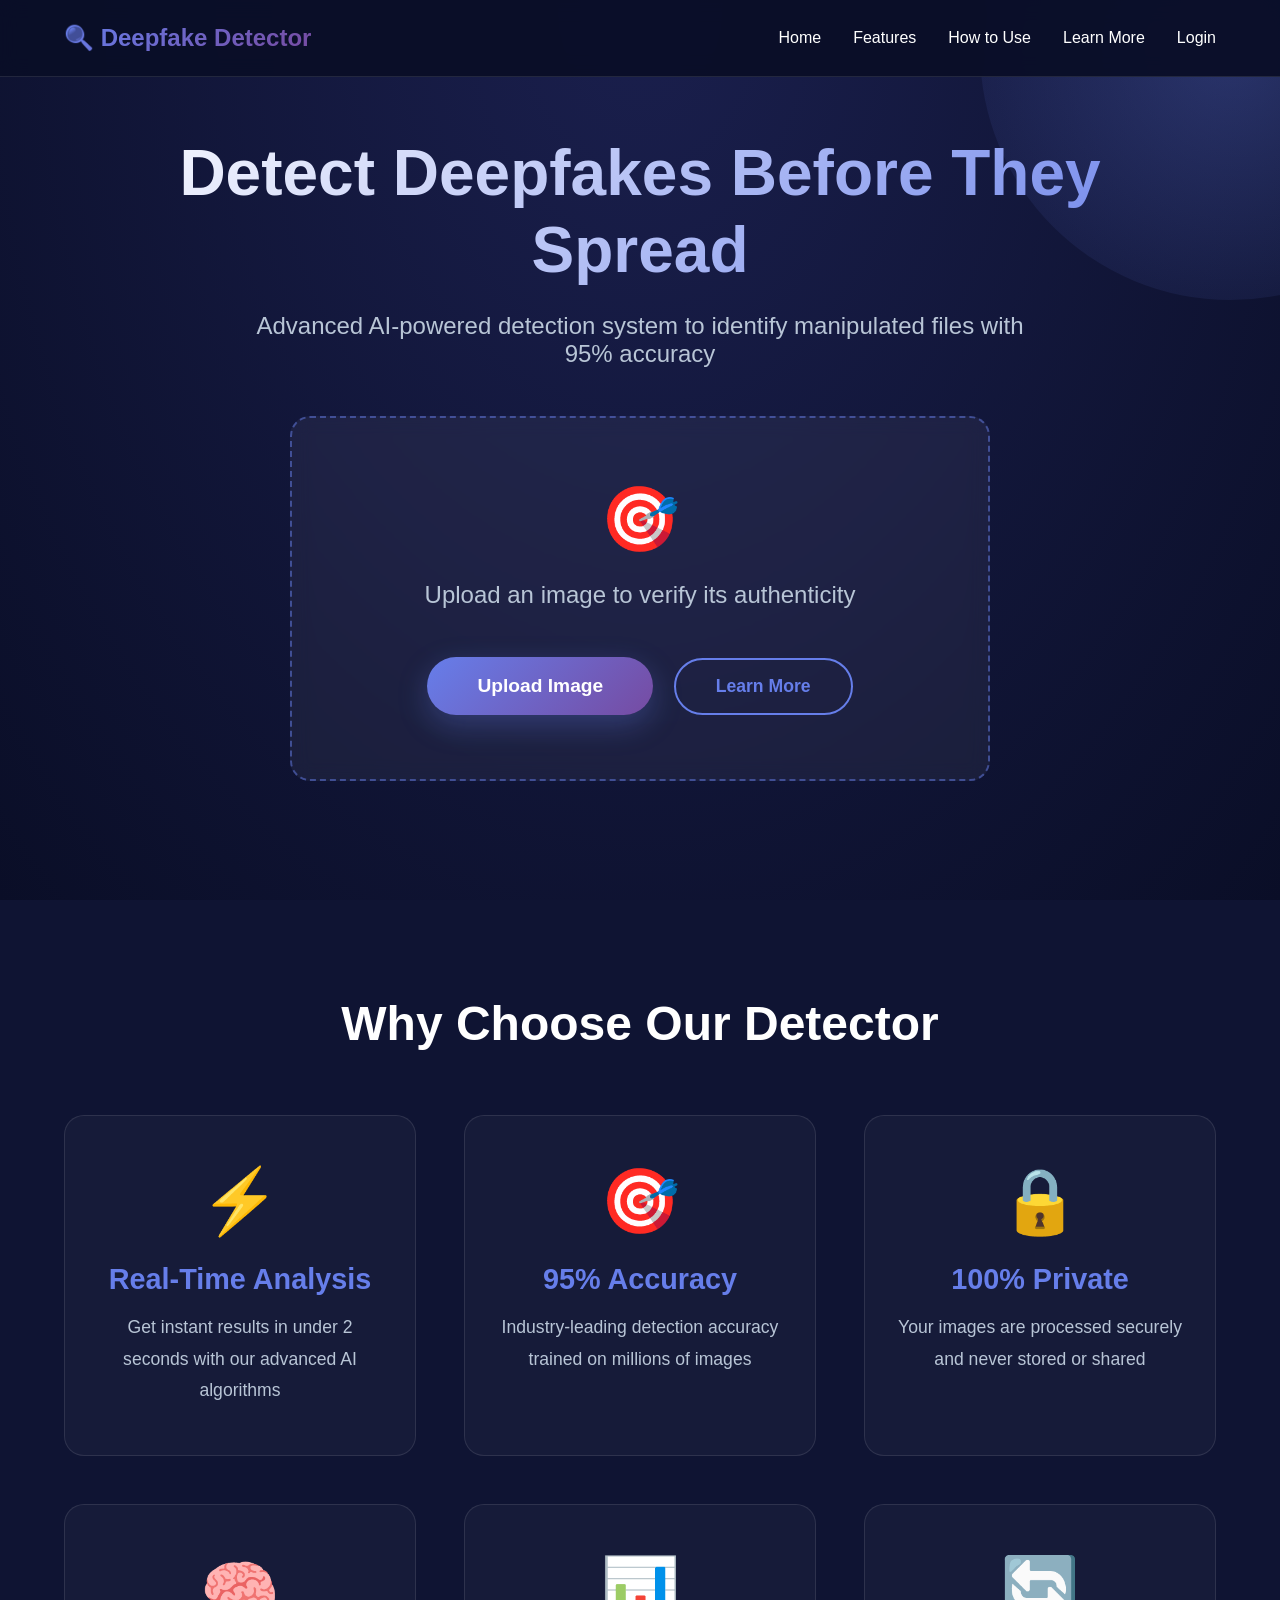
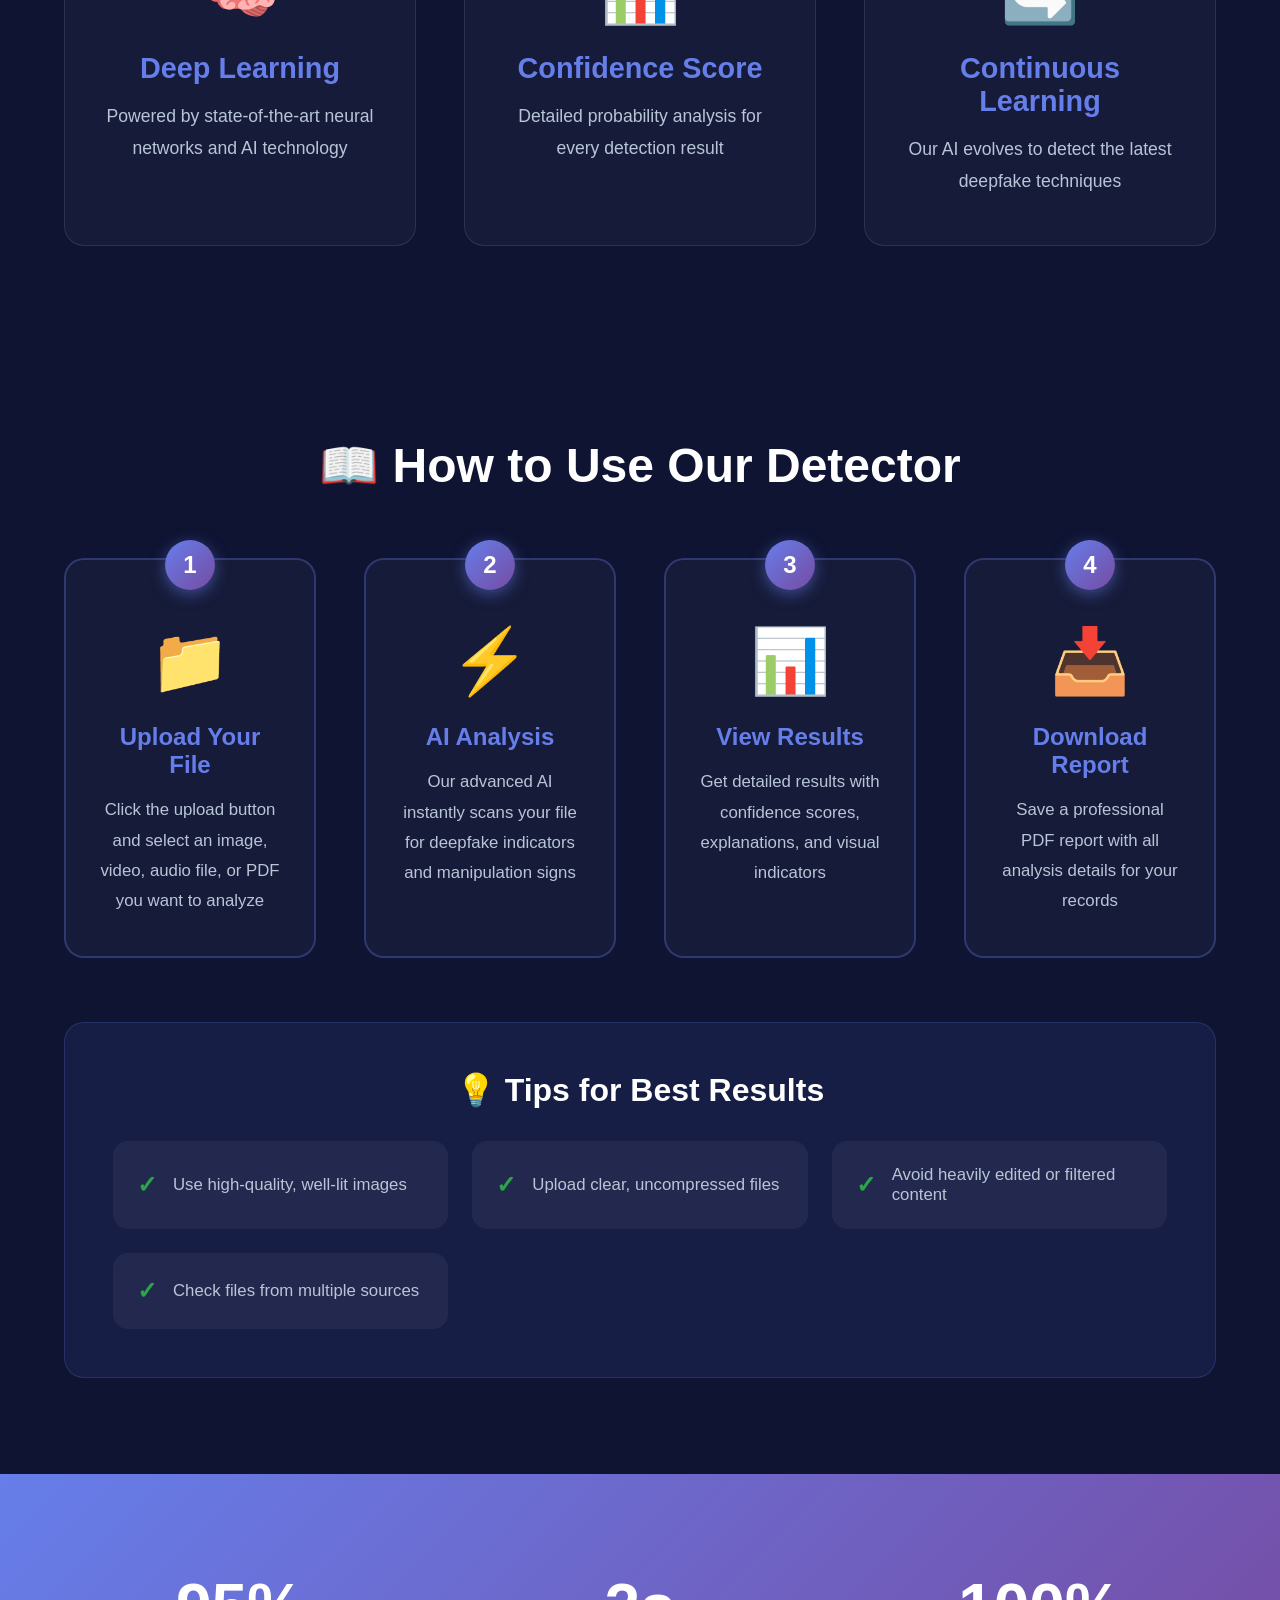
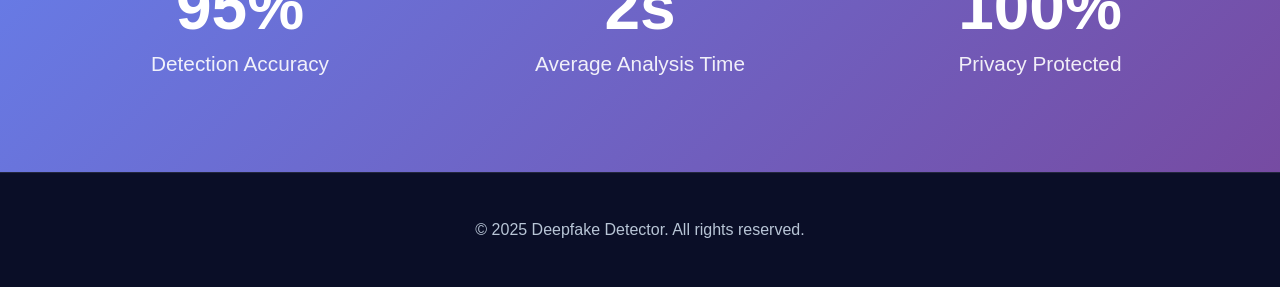
==== index.html @ 6cba23ac "Add files via upload" ====
<!DOCTYPE html>
<html lang="en">
<head>
    <meta charset="UTF-8">
    <meta name="viewport" content="width=device-width, initial-scale=1.0">
    <title>Deepfake Detector - AI-Powered Detection System</title>
    <style>
        * {
            margin: 0;
            padding: 0;
            box-sizing: border-box;
        }

        body {
            font-family: -apple-system, BlinkMacSystemFont, 'Segoe UI', Roboto, Oxygen, Ubuntu, Cantarell, sans-serif;
            background: #0a0e27;
            color: #fff;
            overflow-x: hidden;
        }

        /* Header/Navigation */
        .navbar {
            background: rgba(10, 14, 39, 0.95);
            backdrop-filter: blur(10px);
            padding: 1.5rem 5%;
            position: fixed;
            width: 100%;
            top: 0;
            z-index: 1000;
            border-bottom: 1px solid rgba(255, 255, 255, 0.1);
        }

        .nav-content {
            max-width: 1400px;
            margin: 0 auto;
            display: flex;
            justify-content: space-between;
            align-items: center;
        }

        .logo {
            font-size: 1.5rem;
            font-weight: bold;
            background: linear-gradient(135deg, #667eea 0%, #764ba2 100%);
            -webkit-background-clip: text;
            -webkit-text-fill-color: transparent;
            background-clip: text;
        }

        .nav-links {
            display: flex;
            gap: 2rem;
            list-style: none;
        }

        .nav-links a {
            color: #fff;
            text-decoration: none;
            transition: color 0.3s;
        }

        .nav-links a:hover {
            color: #667eea;
        }

        /* Hero Section */
        .hero {
            min-height: 100vh;
            display: flex;
            align-items: center;
            justify-content: center;
            text-align: center;
            padding: 8rem 5% 4rem;
            background: radial-gradient(ellipse at top, #1a1f4d, #0a0e27);
            position: relative;
            overflow: hidden;
        }

        .hero::before {
            content: '';
            position: absolute;
            width: 500px;
            height: 500px;
            background: radial-gradient(circle, rgba(102, 126, 234, 0.3), transparent);
            border-radius: 50%;
            top: -200px;
            right: -200px;
            animation: pulse 4s ease-in-out infinite;
        }

        @keyframes pulse {
            0%, 100% { transform: scale(1); opacity: 0.5; }
            50% { transform: scale(1.1); opacity: 0.8; }
        }

        .hero-content {
            max-width: 1200px;
            position: relative;
            z-index: 1;
        }

        .hero h1 {
            font-size: 4rem;
            margin-bottom: 1.5rem;
            background: linear-gradient(135deg, #fff 0%, #667eea 100%);
            -webkit-background-clip: text;
            -webkit-text-fill-color: transparent;
            background-clip: text;
            line-height: 1.2;
        }

        .hero p {
            font-size: 1.5rem;
            color: #b8c5d6;
            margin-bottom: 3rem;
            max-width: 800px;
            margin-left: auto;
            margin-right: auto;
        }

        /* Upload Section */
        .upload-container {
            background: rgba(255, 255, 255, 0.05);
            backdrop-filter: blur(10px);
            border: 2px dashed rgba(102, 126, 234, 0.5);
            border-radius: 20px;
            padding: 4rem;
            margin: 3rem auto;
            max-width: 700px;
            transition: all 0.3s ease;
        }

        .upload-container:hover {
            border-color: #667eea;
            background: rgba(255, 255, 255, 0.08);
        }

        .upload-icon {
            font-size: 4rem;
            margin-bottom: 1.5rem;
        }

        .upload-text {
            font-size: 1.3rem;
            margin-bottom: 2rem;
            color: #b8c5d6;
        }

        input[type="file"] {
            display: none;
        }

        .btn-primary {
            background: linear-gradient(135deg, #667eea 0%, #764ba2 100%);
            color: white;
            padding: 18px 50px;
            font-size: 1.2rem;
            border: none;
            border-radius: 50px;
            cursor: pointer;
            transition: all 0.3s ease;
            font-weight: 600;
            box-shadow: 0 10px 30px rgba(102, 126, 234, 0.3);
        }

        .btn-primary:hover {
            transform: translateY(-3px);
            box-shadow: 0 15px 40px rgba(102, 126, 234, 0.5);
        }

        .btn-secondary {
            background: transparent;
            border: 2px solid #667eea;
            color: #667eea;
            padding: 16px 40px;
            font-size: 1.1rem;
            border-radius: 50px;
            cursor: pointer;
            transition: all 0.3s ease;
            font-weight: 600;
            margin-left: 1rem;
        }

        .btn-secondary:hover {
            background: #667eea;
            color: white;
        }

        /* How to Use Section */
.how-to-use {
    padding: 6rem 5%;
    background: #0f1433;
}

.how-to-use h2 {
    text-align: center;
    font-size: 3rem;
    margin-bottom: 4rem;
    color: #fff;
}

.steps-container {
    display: grid;
    grid-template-columns: repeat(auto-fit, minmax(250px, 1fr));
    gap: 3rem;
    max-width: 1400px;
    margin: 0 auto 4rem;
}

.step {
    background: rgba(255, 255, 255, 0.03);
    border: 2px solid rgba(102, 126, 234, 0.3);
    padding: 2.5rem 2rem;
    border-radius: 20px;
    text-align: center;
    position: relative;
    transition: all 0.3s ease;
}

.step:hover {
    transform: translateY(-10px);
    border-color: #667eea;
    background: rgba(255, 255, 255, 0.05);
}

.step-number {
    position: absolute;
    top: -20px;
    left: 50%;
    transform: translateX(-50%);
    width: 50px;
    height: 50px;
    background: linear-gradient(135deg, #667eea 0%, #764ba2 100%);
    border-radius: 50%;
    display: flex;
    align-items: center;
    justify-content: center;
    font-size: 1.5rem;
    font-weight: bold;
    color: white;
    box-shadow: 0 4px 15px rgba(102, 126, 234, 0.5);
}

.step-icon {
    font-size: 4rem;
    margin: 1.5rem 0;
}

.step h3 {
    font-size: 1.5rem;
    margin-bottom: 1rem;
    color: #667eea;
}

.step p {
    color: #b8c5d6;
    line-height: 1.8;
    font-size: 1.05rem;
}

/* Tips Section */
.tips-section {
    max-width: 1200px;
    margin: 0 auto;
    padding: 3rem;
    background: rgba(102, 126, 234, 0.1);
    border-radius: 20px;
    border: 1px solid rgba(102, 126, 234, 0.2);
}

.tips-section h3 {
    text-align: center;
    font-size: 2rem;
    margin-bottom: 2rem;
    color: #fff;
}

.tips-grid {
    display: grid;
    grid-template-columns: repeat(auto-fit, minmax(250px, 1fr));
    gap: 1.5rem;
}

.tip-card {
    background: rgba(255, 255, 255, 0.05);
    padding: 1.5rem;
    border-radius: 15px;
    display: flex;
    align-items: center;
    gap: 1rem;
    transition: all 0.3s ease;
}

.tip-card:hover {
    background: rgba(255, 255, 255, 0.08);
    transform: translateX(5px);
}

.tip-icon {
    font-size: 1.5rem;
    color: #28a745;
    font-weight: bold;
}

.tip-card p {
    color: #b8c5d6;
    margin: 0;
    font-size: 1.05rem;
}

@media (max-width: 768px) {
    .how-to-use h2 {
        font-size: 2rem;
    }
    
    .steps-container {
        grid-template-columns: 1fr;
        gap: 2rem;
    }
    
    .tips-grid {
        grid-template-columns: 1fr;
    }
}

        /* Features Section */
        .features {
            padding: 6rem 5%;
            background: #0f1433;
        }

        .features h2 {
            text-align: center;
            font-size: 3rem;
            margin-bottom: 4rem;
        }

        .feature-grid {
            display: grid;
            grid-template-columns: repeat(auto-fit, minmax(300px, 1fr));
            gap: 3rem;
            max-width: 1400px;
            margin: 0 auto;
        }

        .feature-card {
            background: rgba(255, 255, 255, 0.03);
            border: 1px solid rgba(255, 255, 255, 0.1);
            padding: 3rem 2rem;
            border-radius: 20px;
            text-align: center;
            transition: all 0.3s ease;
        }

        .feature-card:hover {
            transform: translateY(-10px);
            background: rgba(255, 255, 255, 0.05);
            border-color: #667eea;
        }

        .feature-icon {
            font-size: 4rem;
            margin-bottom: 1.5rem;
        }

        .feature-card h3 {
            font-size: 1.8rem;
            margin-bottom: 1rem;
            color: #667eea;
        }

        .feature-card p {
            color: #b8c5d6;
            line-height: 1.8;
            font-size: 1.1rem;
        }

        /* Stats Section */
        .stats {
            padding: 6rem 5%;
            background: linear-gradient(135deg, #667eea 0%, #764ba2 100%);
            text-align: center;
        }

        .stats-grid {
            display: grid;
            grid-template-columns: repeat(auto-fit, minmax(250px, 1fr));
            gap: 3rem;
            max-width: 1200px;
            margin: 0 auto;
        }

        .stat-item h3 {
            font-size: 4rem;
            margin-bottom: 0.5rem;
        }

        .stat-item p {
            font-size: 1.3rem;
            opacity: 0.9;
        }

        /* Footer */
        .footer {
            background: #0a0e27;
            padding: 3rem 5%;
            text-align: center;
            border-top: 1px solid rgba(255, 255, 255, 0.1);
        }

        .footer p {
            color: #b8c5d6;
        }

        @media (max-width: 768px) {
            .hero h1 {
                font-size: 2.5rem;
            }

            .hero p {
                font-size: 1.2rem;
            }

            .upload-container {
                padding: 2rem;
            }

            .nav-links {
                display: none;
            }
        }
/* Sparkle Cursor Trail - Fixed Version */
.sparkle {
    position: fixed;
    pointer-events: none;
    width: 8px;
    height: 8px;
    background: #fff;
    border-radius: 50%;
    box-shadow: 0 0 10px #667eea, 0 0 20px #764ba2;
    animation: sparkleFloat 2s ease-out forwards;
    z-index: 99999;
}

@keyframes sparkleFloat {
    0% {
        opacity: 1;
        transform: translate(0, 0) scale(1) rotate(0deg);
    }
    50% {
        opacity: 0.6;
        transform: translate(var(--tx), var(--ty)) scale(1.2) rotate(180deg);
    }
    100% {
        opacity: 0;
        transform: translate(calc(var(--tx) * 2), calc(var(--ty) * 2)) scale(0.1) rotate(360deg);
    }
}
    </style>
</head>
<body>
<!-- Navigation -->
<nav class="navbar">
    <div class="nav-content">
        <div class="logo">🔍 Deepfake Detector</div>
        <ul class="nav-links">
            <li><a href="#home">Home</a></li>
            <li><a href="#features">Features</a></li>
            <li><a href="#how-to-use">How to Use</a></li>
            <li><a href="learn-more.html">Learn More</a></li>
            <li><a href="#" id="authLink" onclick="handleAuthClick()">Login</a></li>
        </ul>
    </div>
</nav>

    <!-- Hero Section -->
    <section class="hero" id="home">
        <div class="hero-content">
            <h1>Detect Deepfakes Before They Spread</h1>
            <p>Advanced AI-powered detection system to identify manipulated files with 95% accuracy</p>
            
<div class="upload-container">
    <div class="upload-icon">🎯</div>
    <p class="upload-text">Upload an image to verify its authenticity</p>
    <input type="file" id="fileInput" accept="image/,video/,audio/*,.pdf">
    
    <!-- ADD PROGRESS BAR HERE -->
    <div id="uploadProgress" style="display: none; width: 100%; margin: 1.5rem 0;">
        <p id="uploadStatus" style="margin-bottom: 0.5rem; color: #b8c5d6; font-weight: 600;">Uploading...</p>
        <div style="background: rgba(255, 255, 255, 0.1); border-radius: 50px; overflow: hidden; height: 35px; border: 2px solid rgba(102, 126, 234, 0.3);">
            <div id="progressBar" style="width: 0%; height: 100%; background: linear-gradient(90deg, #667eea, #764ba2); transition: width 0.3s; display: flex; align-items: center; justify-content: center; color: white; font-weight: bold; font-size: 0.95rem;">
                0%
            </div>
        </div>
    </div>
    <!-- END PROGRESS BAR -->
    
    <button class="btn-primary" onclick="document.getElementById('fileInput').click()">
        Upload Image
    </button>
    <button class="btn-secondary" onclick="window.location.href='learn-more.html'">
        Learn More
    </button>
</div>
        </div>
    </section>

              <!-- Features Section -->
    <section class="features" id="features">
        <h2>Why Choose Our Detector</h2>
        <div class="feature-grid">
            <div class="feature-card">
                <div class="feature-icon">⚡</div>
                <h3>Real-Time Analysis</h3>
                <p>Get instant results in under 2 seconds with our advanced AI algorithms</p>
            </div>
            <div class="feature-card">
                <div class="feature-icon">🎯</div>
                <h3>95% Accuracy</h3>
                <p>Industry-leading detection accuracy trained on millions of images</p>
            </div>
            <div class="feature-card">
                <div class="feature-icon">🔒</div>
                <h3>100% Private</h3>
                <p>Your images are processed securely and never stored or shared</p>
            </div>
            <div class="feature-card">
                <div class="feature-icon">🧠</div>
                <h3>Deep Learning</h3>
                <p>Powered by state-of-the-art neural networks and AI technology</p>
            </div>
            <div class="feature-card">
                <div class="feature-icon">📊</div>
                <h3>Confidence Score</h3>
                <p>Detailed probability analysis for every detection result</p>
            </div>
            <div class="feature-card">
                <div class="feature-icon">🔄</div>
                <h3>Continuous Learning</h3>
                <p>Our AI evolves to detect the latest deepfake techniques</p>
            </div>
        </div>
    </section>

    <!-- How to Use Section -->
<section class="how-to-use" id="how-to-use">
    <h2>📖 How to Use Our Detector</h2>
    <div class="steps-container">
        <div class="step">
            <div class="step-number">1</div>
            <div class="step-icon">📁</div>
            <h3>Upload Your File</h3>
            <p>Click the upload button and select an image, video, audio file, or PDF you want to analyze</p>
        </div>
        
        <div class="step">
            <div class="step-number">2</div>
            <div class="step-icon">⚡</div>
            <h3>AI Analysis</h3>
            <p>Our advanced AI instantly scans your file for deepfake indicators and manipulation signs</p>
        </div>
        
        <div class="step">
            <div class="step-number">3</div>
            <div class="step-icon">📊</div>
            <h3>View Results</h3>
            <p>Get detailed results with confidence scores, explanations, and visual indicators</p>
        </div>
        
        <div class="step">
            <div class="step-number">4</div>
            <div class="step-icon">📥</div>
            <h3>Download Report</h3>
            <p>Save a professional PDF report with all analysis details for your records</p>
        </div>
    </div>
    
    <div class="tips-section">
        <h3>💡 Tips for Best Results</h3>
        <div class="tips-grid">
            <div class="tip-card">
                <span class="tip-icon">✓</span>
                <p>Use high-quality, well-lit images</p>
            </div>
            <div class="tip-card">
                <span class="tip-icon">✓</span>
                <p>Upload clear, uncompressed files</p>
            </div>
            <div class="tip-card">
                <span class="tip-icon">✓</span>
                <p>Avoid heavily edited or filtered content</p>
            </div>
            <div class="tip-card">
                <span class="tip-icon">✓</span>
                <p>Check files from multiple sources</p>
            </div>
        </div>
    </div>
</section>

    <!-- Stats Section -->
    <section class="stats">
        <div class="stats-grid">
            <div class="stat-item">
                <h3>95%</h3>
                <p>Detection Accuracy</p>
            </div>
            <div class="stat-item">
                <h3>2s</h3>
                <p>Average Analysis Time</p>
            </div>
            <div class="stat-item">
                <h3>100%</h3>
                <p>Privacy Protected</p>
            </div>
        </div>
    </section>

    <!-- Footer -->
    <footer class="footer">
        <p>&copy; 2025 Deepfake Detector. All rights reserved.</p>
    </footer>

    <script>



        document.getElementById('fileInput').addEventListener('change', async function(e) {
    const file = e.target.files[0];
    if (!file) return;
    
    console.log('File selected:', file.name);
    
    // File size validation
    const maxSize = 10 * 1024 * 1024; // 10MB
    if (file.size > maxSize) {
        alert('❌ File too large! Maximum size is 10MB');
        e.target.value = '';
        return;
    }
    
    // Show progress bar
    const progressContainer = document.getElementById('uploadProgress');
    const progressBar = document.getElementById('progressBar');
    const uploadStatus = document.getElementById('uploadStatus');
    progressContainer.style.display = 'block';
    progressBar.style.width = '0%';
    progressBar.textContent = '0%';
    uploadStatus.textContent = 'Uploading...';
    
    const formData = new FormData();
    formData.append('file', file);
    
    try {
        console.log('Sending request to Flask...');
        
        // Simulate progress (since Flask doesn't provide real upload progress)
        let progress = 0;
        const progressInterval = setInterval(() => {
            progress += Math.random() * 15;
            if (progress > 90) progress = 90;
            progressBar.style.width = progress + '%';
            progressBar.textContent = Math.round(progress) + '%';
        }, 200);
        
        const response = await fetch('http://127.0.0.1:5000/api/detect', {
            method: 'POST',
            body: formData
        });
        
        clearInterval(progressInterval);
        progressBar.style.width = '100%';
        progressBar.textContent = '100%';
        uploadStatus.textContent = 'Analysis complete!';
        
        console.log('Response received:', response.status);
        
        if (!response.ok) {
            throw new Error('HTTP error! status: ' + response.status);
        }
        
        const data = await response.json();
        console.log('Data:', data);
        
        localStorage.setItem('detectionResult', JSON.stringify(data));
        
        // Small delay to show 100% completion
        setTimeout(() => {
            window.location.href = 'results.html';
        }, 500);
        
    } catch (error) {
        console.error('Error:', error);
        progressContainer.style.display = 'none';
        alert('Connection Error! Make sure Flask is running: python app.py');
    }
});



document.getElementById('fileInput').addEventListener('change', async function(e) {
    const file = e.target.files[0];
    if (!file) return;
    
    // Validate file type
    const allowedTypes = [
        'image/jpeg', 'image/jpg', 'image/png', 'image/gif', 'image/webp', 'image/bmp',
        'video/mp4', 'video/avi', 'video/mov', 'video/wmv', 'video/webm', 'video/mkv',
        'audio/mp3', 'audio/wav', 'audio/ogg', 'audio/mpeg', 'audio/aac', 'audio/m4a',
        'application/pdf'
    ];
    
    const fileType = file.type;
    const fileName = file.name.toLowerCase();
    
    // Check file extension as backup
    const validExtensions = ['.jpg', '.jpeg', '.png', '.gif', '.webp', '.bmp', 
                            '.mp4', '.avi', '.mov', '.wmv', '.webm', '.mkv',
                            '.mp3', '.wav', '.ogg', '.m4a', '.aac',
                            '.pdf'];
    
    const hasValidExtension = validExtensions.some(ext => fileName.endsWith(ext));
    const hasValidType = allowedTypes.includes(fileType);
    
    if (!hasValidType && !hasValidExtension) {
        alert('❌ Invalid file type! Please upload only: ✓ Images (JPG, PNG, GIF, etc.) ✓ Videos (MP4, AVI, MOV, etc.) ✓ Audio (MP3, WAV, AAC, etc.) ✓ PDF documents');
        e.target.value = ''; // Clear the input
        return;
    }
    
    console.log('File selected:', file.name);
    console.log('File type:', file.type);
    console.log('File size:', (file.size / 1024 / 1024).toFixed(2) + ' MB');
    
    const formData = new FormData();
    formData.append('file', file);
    
    try {
        console.log('Sending request to Flask...');
        
        const response = await fetch('http://127.0.0.1:5000/api/detect', {
            method: 'POST',
            body: formData
        });
        
        console.log('Response received:', response.status);
        
        if (!response.ok) {
            throw new Error('HTTP error! status: ' + response.status);
        }
        
        const data = await response.json();
        console.log('Data:', data);
        
        localStorage.setItem('detectionResult', JSON.stringify(data));
        window.location.href = 'results.html';
        
    } catch (error) {
        console.error('Error:', error);
        alert('Connection Error! Make sure Flask is running: python app.py');
    }
});
    </script>

   <script>
    // Sparkle Cursor Trail Effect
    document.addEventListener('mousemove', function(e) {
        createSparkle(e.pageX, e.pageY);
    });

    function createSparkle(x, y) {
        const sparkle = document.createElement('div');
        sparkle.className = 'sparkle';
        sparkle.style.left = x + 'px';
        sparkle.style.top = y + 'px';
        
        // Random color variations (optional - makes it more colorful)
        const colors = [
            'radial-gradient(circle, #667eea, transparent)',
            'radial-gradient(circle, #764ba2, transparent)',
            'radial-gradient(circle, #fff, transparent)',
            'radial-gradient(circle, #ffd700, transparent)',
            'radial-gradient(circle, #ff69b4, transparent)'
        ];
        const randomColor = colors[Math.floor(Math.random() * colors.length)];
        sparkle.style.background = randomColor;
        
        // Random size variation
        const randomSize = Math.random() * 8 + 6; // 6-14px
        sparkle.style.width = randomSize + 'px';
        sparkle.style.height = randomSize + 'px';
        
        document.body.appendChild(sparkle);
        
        // Remove sparkle after 2 seconds
        setTimeout(() => {
            sparkle.remove();
        }, 2000);
    }

    // Throttle sparkle creation (optional - for performance)
    let lastSparkleTime = 0;
    const sparkleDelay = 50; // Create sparkle every 50ms

    document.addEventListener('mousemove', function(e) {
        const now = Date.now();
        if (now - lastSparkleTime > sparkleDelay) {
            createSparkle(e.pageX, e.pageY);
            lastSparkleTime = now;
        }
    });
</script>
    
    <script>
    // Check if user is logged in
    function checkAuth() {
        const currentUser = JSON.parse(localStorage.getItem('currentUser') || 'null');
        const authLink = document.getElementById('authLink');
        
        if (currentUser && currentUser.loggedIn) {
            authLink.textContent = 'Logout (' + currentUser.name + ')';
        } else {
            authLink.textContent = 'Login';
        }
    }

    function handleAuthClick() {
        const currentUser = JSON.parse(localStorage.getItem('currentUser') || 'null');
        
        if (currentUser && currentUser.loggedIn) {
            // Logout
            if (confirm('Are you sure you want to logout?')) {
                localStorage.removeItem('currentUser');
                alert('Logged out successfully!');
                location.reload();
            }
        } else {
            // Redirect to login
            window.location.href = 'login.html';
        }
    }

    // Check auth on page load
    checkAuth();

    // Protect file upload - require login
    document.getElementById('fileInput').addEventListener('click', function(e) {
        const currentUser = JSON.parse(localStorage.getItem('currentUser') || 'null');
        
        if (!currentUser || !currentUser.loggedIn) {
            e.preventDefault();
            alert('⚠ Please login first to upload files!');
            window.location.href = 'login.html';
        }
    });
</script>
</body>
</html>
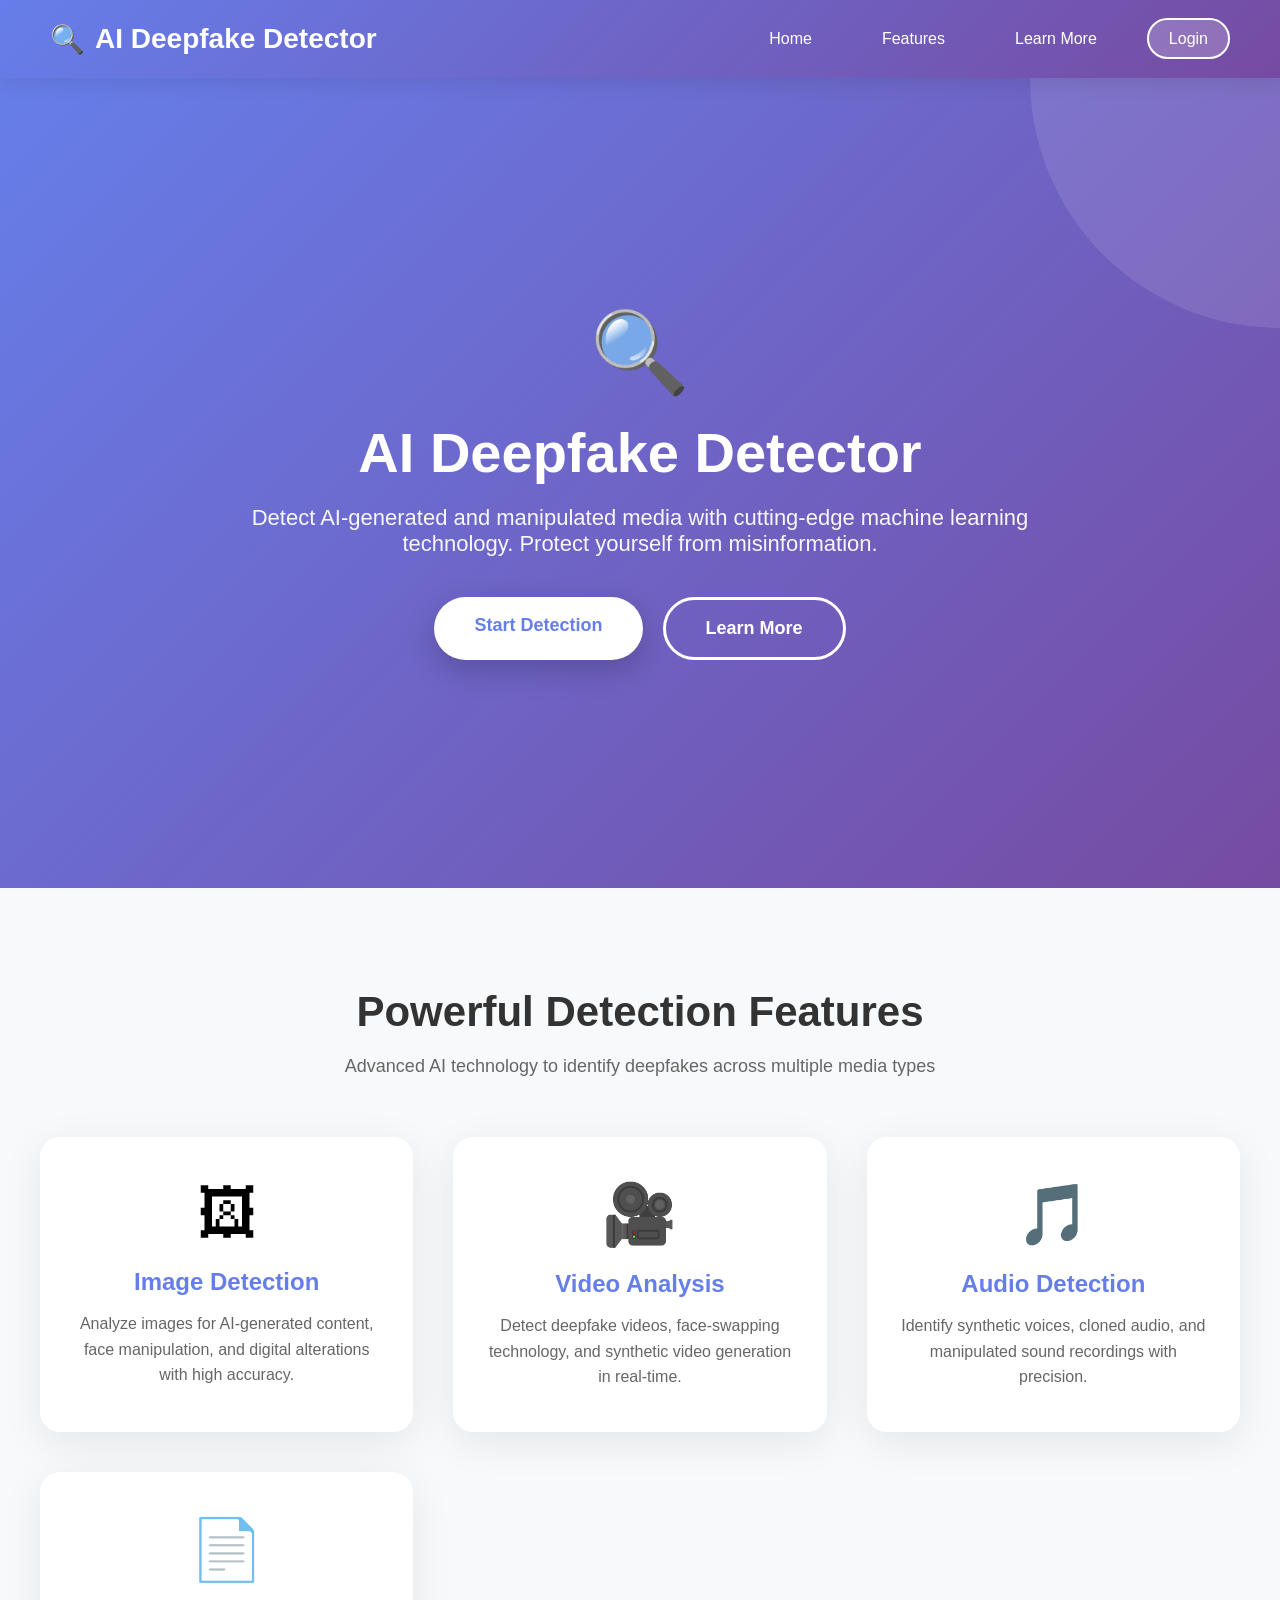
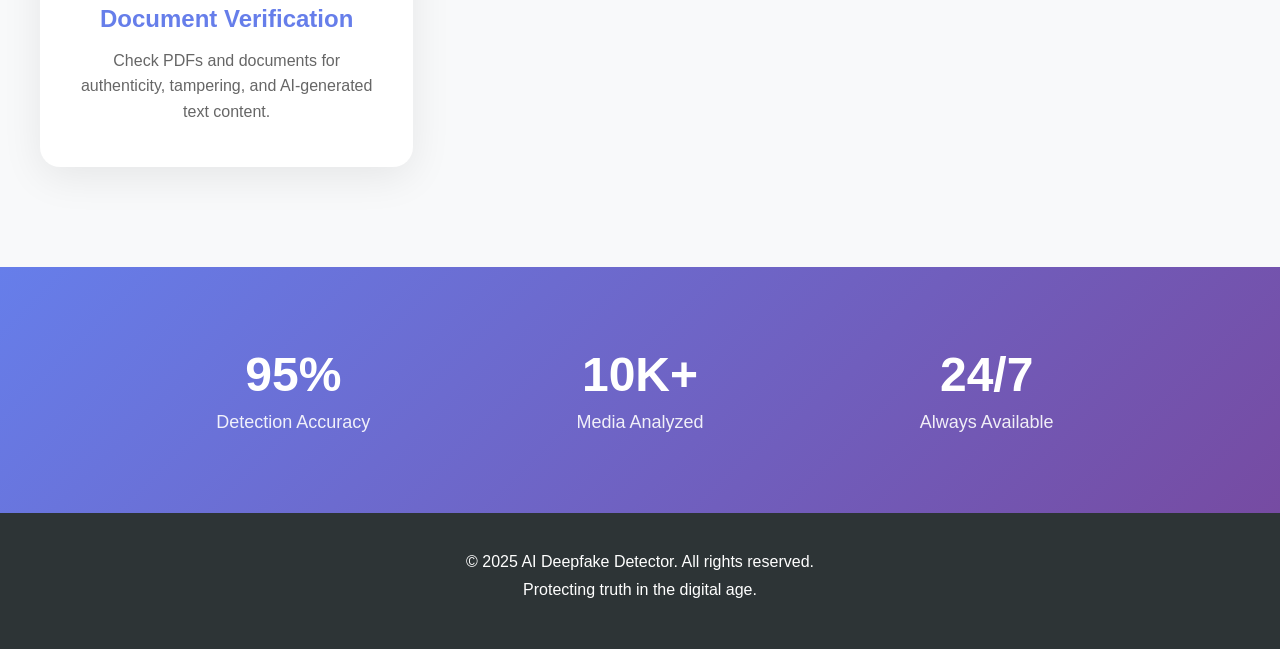
==== commit 8ab9c2d1: "Deepfakr detector" ====
--- a/index.html
+++ b/index.html
@@ -1,858 +1,459 @@
-<!DOCTYPE html>
-<html lang="en">
-<head>
-    <meta charset="UTF-8">
-    <meta name="viewport" content="width=device-width, initial-scale=1.0">
-    <title>Deepfake Detector - AI-Powered Detection System</title>
-    <style>
-        * {
-            margin: 0;
-            padding: 0;
-            box-sizing: border-box;
-        }
-
-        body {
-            font-family: -apple-system, BlinkMacSystemFont, 'Segoe UI', Roboto, Oxygen, Ubuntu, Cantarell, sans-serif;
-            background: #0a0e27;
-            color: #fff;
-            overflow-x: hidden;
-        }
-
-        /* Header/Navigation */
-        .navbar {
-            background: rgba(10, 14, 39, 0.95);
-            backdrop-filter: blur(10px);
-            padding: 1.5rem 5%;
-            position: fixed;
-            width: 100%;
-            top: 0;
-            z-index: 1000;
-            border-bottom: 1px solid rgba(255, 255, 255, 0.1);
-        }
-
-        .nav-content {
-            max-width: 1400px;
-            margin: 0 auto;
-            display: flex;
-            justify-content: space-between;
-            align-items: center;
-        }
-
-        .logo {
-            font-size: 1.5rem;
-            font-weight: bold;
-            background: linear-gradient(135deg, #667eea 0%, #764ba2 100%);
-            -webkit-background-clip: text;
-            -webkit-text-fill-color: transparent;
-            background-clip: text;
-        }
-
-        .nav-links {
-            display: flex;
-            gap: 2rem;
-            list-style: none;
-        }
-
-        .nav-links a {
-            color: #fff;
-            text-decoration: none;
-            transition: color 0.3s;
-        }
-
-        .nav-links a:hover {
-            color: #667eea;
-        }
-
-        /* Hero Section */
-        .hero {
-            min-height: 100vh;
-            display: flex;
-            align-items: center;
-            justify-content: center;
-            text-align: center;
-            padding: 8rem 5% 4rem;
-            background: radial-gradient(ellipse at top, #1a1f4d, #0a0e27);
-            position: relative;
-            overflow: hidden;
-        }
-
-        .hero::before {
-            content: '';
-            position: absolute;
-            width: 500px;
-            height: 500px;
-            background: radial-gradient(circle, rgba(102, 126, 234, 0.3), transparent);
-            border-radius: 50%;
-            top: -200px;
-            right: -200px;
-            animation: pulse 4s ease-in-out infinite;
-        }
-
-        @keyframes pulse {
-            0%, 100% { transform: scale(1); opacity: 0.5; }
-            50% { transform: scale(1.1); opacity: 0.8; }
-        }
-
-        .hero-content {
-            max-width: 1200px;
-            position: relative;
-            z-index: 1;
-        }
-
-        .hero h1 {
-            font-size: 4rem;
-            margin-bottom: 1.5rem;
-            background: linear-gradient(135deg, #fff 0%, #667eea 100%);
-            -webkit-background-clip: text;
-            -webkit-text-fill-color: transparent;
-            background-clip: text;
-            line-height: 1.2;
-        }
-
-        .hero p {
-            font-size: 1.5rem;
-            color: #b8c5d6;
-            margin-bottom: 3rem;
-            max-width: 800px;
-            margin-left: auto;
-            margin-right: auto;
-        }
-
-        /* Upload Section */
-        .upload-container {
-            background: rgba(255, 255, 255, 0.05);
-            backdrop-filter: blur(10px);
-            border: 2px dashed rgba(102, 126, 234, 0.5);
-            border-radius: 20px;
-            padding: 4rem;
-            margin: 3rem auto;
-            max-width: 700px;
-            transition: all 0.3s ease;
-        }
-
-        .upload-container:hover {
-            border-color: #667eea;
-            background: rgba(255, 255, 255, 0.08);
-        }
-
-        .upload-icon {
-            font-size: 4rem;
-            margin-bottom: 1.5rem;
-        }
-
-        .upload-text {
-            font-size: 1.3rem;
-            margin-bottom: 2rem;
-            color: #b8c5d6;
-        }
-
-        input[type="file"] {
-            display: none;
-        }
-
-        .btn-primary {
-            background: linear-gradient(135deg, #667eea 0%, #764ba2 100%);
-            color: white;
-            padding: 18px 50px;
-            font-size: 1.2rem;
-            border: none;
-            border-radius: 50px;
-            cursor: pointer;
-            transition: all 0.3s ease;
-            font-weight: 600;
-            box-shadow: 0 10px 30px rgba(102, 126, 234, 0.3);
-        }
-
-        .btn-primary:hover {
-            transform: translateY(-3px);
-            box-shadow: 0 15px 40px rgba(102, 126, 234, 0.5);
-        }
-
-        .btn-secondary {
-            background: transparent;
-            border: 2px solid #667eea;
-            color: #667eea;
-            padding: 16px 40px;
-            font-size: 1.1rem;
-            border-radius: 50px;
-            cursor: pointer;
-            transition: all 0.3s ease;
-            font-weight: 600;
-            margin-left: 1rem;
-        }
-
-        .btn-secondary:hover {
-            background: #667eea;
-            color: white;
-        }
-
-        /* How to Use Section */
-.how-to-use {
-    padding: 6rem 5%;
-    background: #0f1433;
-}
-
-.how-to-use h2 {
-    text-align: center;
-    font-size: 3rem;
-    margin-bottom: 4rem;
-    color: #fff;
-}
-
-.steps-container {
-    display: grid;
-    grid-template-columns: repeat(auto-fit, minmax(250px, 1fr));
-    gap: 3rem;
-    max-width: 1400px;
-    margin: 0 auto 4rem;
-}
-
-.step {
-    background: rgba(255, 255, 255, 0.03);
-    border: 2px solid rgba(102, 126, 234, 0.3);
-    padding: 2.5rem 2rem;
-    border-radius: 20px;
-    text-align: center;
-    position: relative;
-    transition: all 0.3s ease;
-}
-
-.step:hover {
-    transform: translateY(-10px);
-    border-color: #667eea;
-    background: rgba(255, 255, 255, 0.05);
-}
-
-.step-number {
-    position: absolute;
-    top: -20px;
-    left: 50%;
-    transform: translateX(-50%);
-    width: 50px;
-    height: 50px;
-    background: linear-gradient(135deg, #667eea 0%, #764ba2 100%);
-    border-radius: 50%;
-    display: flex;
-    align-items: center;
-    justify-content: center;
-    font-size: 1.5rem;
-    font-weight: bold;
-    color: white;
-    box-shadow: 0 4px 15px rgba(102, 126, 234, 0.5);
-}
-
-.step-icon {
-    font-size: 4rem;
-    margin: 1.5rem 0;
-}
-
-.step h3 {
-    font-size: 1.5rem;
-    margin-bottom: 1rem;
-    color: #667eea;
-}
-
-.step p {
-    color: #b8c5d6;
-    line-height: 1.8;
-    font-size: 1.05rem;
-}
-
-/* Tips Section */
-.tips-section {
-    max-width: 1200px;
-    margin: 0 auto;
-    padding: 3rem;
-    background: rgba(102, 126, 234, 0.1);
-    border-radius: 20px;
-    border: 1px solid rgba(102, 126, 234, 0.2);
-}
-
-.tips-section h3 {
-    text-align: center;
-    font-size: 2rem;
-    margin-bottom: 2rem;
-    color: #fff;
-}
-
-.tips-grid {
-    display: grid;
-    grid-template-columns: repeat(auto-fit, minmax(250px, 1fr));
-    gap: 1.5rem;
-}
-
-.tip-card {
-    background: rgba(255, 255, 255, 0.05);
-    padding: 1.5rem;
-    border-radius: 15px;
-    display: flex;
-    align-items: center;
-    gap: 1rem;
-    transition: all 0.3s ease;
-}
-
-.tip-card:hover {
-    background: rgba(255, 255, 255, 0.08);
-    transform: translateX(5px);
-}
-
-.tip-icon {
-    font-size: 1.5rem;
-    color: #28a745;
-    font-weight: bold;
-}
-
-.tip-card p {
-    color: #b8c5d6;
-    margin: 0;
-    font-size: 1.05rem;
-}
-
-@media (max-width: 768px) {
-    .how-to-use h2 {
-        font-size: 2rem;
-    }
-    
-    .steps-container {
-        grid-template-columns: 1fr;
-        gap: 2rem;
-    }
-    
-    .tips-grid {
-        grid-template-columns: 1fr;
-    }
-}
-
-        /* Features Section */
-        .features {
-            padding: 6rem 5%;
-            background: #0f1433;
-        }
-
-        .features h2 {
-            text-align: center;
-            font-size: 3rem;
-            margin-bottom: 4rem;
-        }
-
-        .feature-grid {
-            display: grid;
-            grid-template-columns: repeat(auto-fit, minmax(300px, 1fr));
-            gap: 3rem;
-            max-width: 1400px;
-            margin: 0 auto;
-        }
-
-        .feature-card {
-            background: rgba(255, 255, 255, 0.03);
-            border: 1px solid rgba(255, 255, 255, 0.1);
-            padding: 3rem 2rem;
-            border-radius: 20px;
-            text-align: center;
-            transition: all 0.3s ease;
-        }
-
-        .feature-card:hover {
-            transform: translateY(-10px);
-            background: rgba(255, 255, 255, 0.05);
-            border-color: #667eea;
-        }
-
-        .feature-icon {
-            font-size: 4rem;
-            margin-bottom: 1.5rem;
-        }
-
-        .feature-card h3 {
-            font-size: 1.8rem;
-            margin-bottom: 1rem;
-            color: #667eea;
-        }
-
-        .feature-card p {
-            color: #b8c5d6;
-            line-height: 1.8;
-            font-size: 1.1rem;
-        }
-
-        /* Stats Section */
-        .stats {
-            padding: 6rem 5%;
-            background: linear-gradient(135deg, #667eea 0%, #764ba2 100%);
-            text-align: center;
-        }
-
-        .stats-grid {
-            display: grid;
-            grid-template-columns: repeat(auto-fit, minmax(250px, 1fr));
-            gap: 3rem;
-            max-width: 1200px;
-            margin: 0 auto;
-        }
-
-        .stat-item h3 {
-            font-size: 4rem;
-            margin-bottom: 0.5rem;
-        }
-
-        .stat-item p {
-            font-size: 1.3rem;
-            opacity: 0.9;
-        }
-
-        /* Footer */
-        .footer {
-            background: #0a0e27;
-            padding: 3rem 5%;
-            text-align: center;
-            border-top: 1px solid rgba(255, 255, 255, 0.1);
-        }
-
-        .footer p {
-            color: #b8c5d6;
-        }
-
-        @media (max-width: 768px) {
-            .hero h1 {
-                font-size: 2.5rem;
-            }
-
-            .hero p {
-                font-size: 1.2rem;
-            }
-
-            .upload-container {
-                padding: 2rem;
-            }
-
-            .nav-links {
-                display: none;
-            }
-        }
-/* Sparkle Cursor Trail - Fixed Version */
-.sparkle {
-    position: fixed;
-    pointer-events: none;
-    width: 8px;
-    height: 8px;
-    background: #fff;
-    border-radius: 50%;
-    box-shadow: 0 0 10px #667eea, 0 0 20px #764ba2;
-    animation: sparkleFloat 2s ease-out forwards;
-    z-index: 99999;
-}
-
-@keyframes sparkleFloat {
-    0% {
-        opacity: 1;
-        transform: translate(0, 0) scale(1) rotate(0deg);
-    }
-    50% {
-        opacity: 0.6;
-        transform: translate(var(--tx), var(--ty)) scale(1.2) rotate(180deg);
-    }
-    100% {
-        opacity: 0;
-        transform: translate(calc(var(--tx) * 2), calc(var(--ty) * 2)) scale(0.1) rotate(360deg);
-    }
-}
-    </style>
-</head>
-<body>
-<!-- Navigation -->
-<nav class="navbar">
-    <div class="nav-content">
-        <div class="logo">🔍 Deepfake Detector</div>
-        <ul class="nav-links">
-            <li><a href="#home">Home</a></li>
-            <li><a href="#features">Features</a></li>
-            <li><a href="#how-to-use">How to Use</a></li>
-            <li><a href="learn-more.html">Learn More</a></li>
-            <li><a href="#" id="authLink" onclick="handleAuthClick()">Login</a></li>
-        </ul>
-    </div>
-</nav>
-
-    <!-- Hero Section -->
-    <section class="hero" id="home">
-        <div class="hero-content">
-            <h1>Detect Deepfakes Before They Spread</h1>
-            <p>Advanced AI-powered detection system to identify manipulated files with 95% accuracy</p>
-            
-<div class="upload-container">
-    <div class="upload-icon">🎯</div>
-    <p class="upload-text">Upload an image to verify its authenticity</p>
-    <input type="file" id="fileInput" accept="image/,video/,audio/*,.pdf">
-    
-    <!-- ADD PROGRESS BAR HERE -->
-    <div id="uploadProgress" style="display: none; width: 100%; margin: 1.5rem 0;">
-        <p id="uploadStatus" style="margin-bottom: 0.5rem; color: #b8c5d6; font-weight: 600;">Uploading...</p>
-        <div style="background: rgba(255, 255, 255, 0.1); border-radius: 50px; overflow: hidden; height: 35px; border: 2px solid rgba(102, 126, 234, 0.3);">
-            <div id="progressBar" style="width: 0%; height: 100%; background: linear-gradient(90deg, #667eea, #764ba2); transition: width 0.3s; display: flex; align-items: center; justify-content: center; color: white; font-weight: bold; font-size: 0.95rem;">
-                0%
-            </div>
-        </div>
-    </div>
-    <!-- END PROGRESS BAR -->
-    
-    <button class="btn-primary" onclick="document.getElementById('fileInput').click()">
-        Upload Image
-    </button>
-    <button class="btn-secondary" onclick="window.location.href='learn-more.html'">
-        Learn More
-    </button>
-</div>
-        </div>
-    </section>
-
-              <!-- Features Section -->
-    <section class="features" id="features">
-        <h2>Why Choose Our Detector</h2>
-        <div class="feature-grid">
-            <div class="feature-card">
-                <div class="feature-icon">⚡</div>
-                <h3>Real-Time Analysis</h3>
-                <p>Get instant results in under 2 seconds with our advanced AI algorithms</p>
-            </div>
-            <div class="feature-card">
-                <div class="feature-icon">🎯</div>
-                <h3>95% Accuracy</h3>
-                <p>Industry-leading detection accuracy trained on millions of images</p>
-            </div>
-            <div class="feature-card">
-                <div class="feature-icon">🔒</div>
-                <h3>100% Private</h3>
-                <p>Your images are processed securely and never stored or shared</p>
-            </div>
-            <div class="feature-card">
-                <div class="feature-icon">🧠</div>
-                <h3>Deep Learning</h3>
-                <p>Powered by state-of-the-art neural networks and AI technology</p>
-            </div>
-            <div class="feature-card">
-                <div class="feature-icon">📊</div>
-                <h3>Confidence Score</h3>
-                <p>Detailed probability analysis for every detection result</p>
-            </div>
-            <div class="feature-card">
-                <div class="feature-icon">🔄</div>
-                <h3>Continuous Learning</h3>
-                <p>Our AI evolves to detect the latest deepfake techniques</p>
-            </div>
-        </div>
-    </section>
-
-    <!-- How to Use Section -->
-<section class="how-to-use" id="how-to-use">
-    <h2>📖 How to Use Our Detector</h2>
-    <div class="steps-container">
-        <div class="step">
-            <div class="step-number">1</div>
-            <div class="step-icon">📁</div>
-            <h3>Upload Your File</h3>
-            <p>Click the upload button and select an image, video, audio file, or PDF you want to analyze</p>
-        </div>
-        
-        <div class="step">
-            <div class="step-number">2</div>
-            <div class="step-icon">⚡</div>
-            <h3>AI Analysis</h3>
-            <p>Our advanced AI instantly scans your file for deepfake indicators and manipulation signs</p>
-        </div>
-        
-        <div class="step">
-            <div class="step-number">3</div>
-            <div class="step-icon">📊</div>
-            <h3>View Results</h3>
-            <p>Get detailed results with confidence scores, explanations, and visual indicators</p>
-        </div>
-        
-        <div class="step">
-            <div class="step-number">4</div>
-            <div class="step-icon">📥</div>
-            <h3>Download Report</h3>
-            <p>Save a professional PDF report with all analysis details for your records</p>
-        </div>
-    </div>
-    
-    <div class="tips-section">
-        <h3>💡 Tips for Best Results</h3>
-        <div class="tips-grid">
-            <div class="tip-card">
-                <span class="tip-icon">✓</span>
-                <p>Use high-quality, well-lit images</p>
-            </div>
-            <div class="tip-card">
-                <span class="tip-icon">✓</span>
-                <p>Upload clear, uncompressed files</p>
-            </div>
-            <div class="tip-card">
-                <span class="tip-icon">✓</span>
-                <p>Avoid heavily edited or filtered content</p>
-            </div>
-            <div class="tip-card">
-                <span class="tip-icon">✓</span>
-                <p>Check files from multiple sources</p>
-            </div>
-        </div>
-    </div>
-</section>
-
-    <!-- Stats Section -->
-    <section class="stats">
-        <div class="stats-grid">
-            <div class="stat-item">
-                <h3>95%</h3>
-                <p>Detection Accuracy</p>
-            </div>
-            <div class="stat-item">
-                <h3>2s</h3>
-                <p>Average Analysis Time</p>
-            </div>
-            <div class="stat-item">
-                <h3>100%</h3>
-                <p>Privacy Protected</p>
-            </div>
-        </div>
-    </section>
-
-    <!-- Footer -->
-    <footer class="footer">
-        <p>&copy; 2025 Deepfake Detector. All rights reserved.</p>
-    </footer>
-
-    <script>
-
-
-
-        document.getElementById('fileInput').addEventListener('change', async function(e) {
-    const file = e.target.files[0];
-    if (!file) return;
-    
-    console.log('File selected:', file.name);
-    
-    // File size validation
-    const maxSize = 10 * 1024 * 1024; // 10MB
-    if (file.size > maxSize) {
-        alert('❌ File too large! Maximum size is 10MB');
-        e.target.value = '';
-        return;
-    }
-    
-    // Show progress bar
-    const progressContainer = document.getElementById('uploadProgress');
-    const progressBar = document.getElementById('progressBar');
-    const uploadStatus = document.getElementById('uploadStatus');
-    progressContainer.style.display = 'block';
-    progressBar.style.width = '0%';
-    progressBar.textContent = '0%';
-    uploadStatus.textContent = 'Uploading...';
-    
-    const formData = new FormData();
-    formData.append('file', file);
-    
-    try {
-        console.log('Sending request to Flask...');
-        
-        // Simulate progress (since Flask doesn't provide real upload progress)
-        let progress = 0;
-        const progressInterval = setInterval(() => {
-            progress += Math.random() * 15;
-            if (progress > 90) progress = 90;
-            progressBar.style.width = progress + '%';
-            progressBar.textContent = Math.round(progress) + '%';
-        }, 200);
-        
-        const response = await fetch('http://127.0.0.1:5000/api/detect', {
-            method: 'POST',
-            body: formData
-        });
-        
-        clearInterval(progressInterval);
-        progressBar.style.width = '100%';
-        progressBar.textContent = '100%';
-        uploadStatus.textContent = 'Analysis complete!';
-        
-        console.log('Response received:', response.status);
-        
-        if (!response.ok) {
-            throw new Error('HTTP error! status: ' + response.status);
-        }
-        
-        const data = await response.json();
-        console.log('Data:', data);
-        
-        localStorage.setItem('detectionResult', JSON.stringify(data));
-        
-        // Small delay to show 100% completion
-        setTimeout(() => {
-            window.location.href = 'results.html';
-        }, 500);
-        
-    } catch (error) {
-        console.error('Error:', error);
-        progressContainer.style.display = 'none';
-        alert('Connection Error! Make sure Flask is running: python app.py');
-    }
-});
-
-
-
-document.getElementById('fileInput').addEventListener('change', async function(e) {
-    const file = e.target.files[0];
-    if (!file) return;
-    
-    // Validate file type
-    const allowedTypes = [
-        'image/jpeg', 'image/jpg', 'image/png', 'image/gif', 'image/webp', 'image/bmp',
-        'video/mp4', 'video/avi', 'video/mov', 'video/wmv', 'video/webm', 'video/mkv',
-        'audio/mp3', 'audio/wav', 'audio/ogg', 'audio/mpeg', 'audio/aac', 'audio/m4a',
-        'application/pdf'
-    ];
-    
-    const fileType = file.type;
-    const fileName = file.name.toLowerCase();
-    
-    // Check file extension as backup
-    const validExtensions = ['.jpg', '.jpeg', '.png', '.gif', '.webp', '.bmp', 
-                            '.mp4', '.avi', '.mov', '.wmv', '.webm', '.mkv',
-                            '.mp3', '.wav', '.ogg', '.m4a', '.aac',
-                            '.pdf'];
-    
-    const hasValidExtension = validExtensions.some(ext => fileName.endsWith(ext));
-    const hasValidType = allowedTypes.includes(fileType);
-    
-    if (!hasValidType && !hasValidExtension) {
-        alert('❌ Invalid file type! Please upload only: ✓ Images (JPG, PNG, GIF, etc.) ✓ Videos (MP4, AVI, MOV, etc.) ✓ Audio (MP3, WAV, AAC, etc.) ✓ PDF documents');
-        e.target.value = ''; // Clear the input
-        return;
-    }
-    
-    console.log('File selected:', file.name);
-    console.log('File type:', file.type);
-    console.log('File size:', (file.size / 1024 / 1024).toFixed(2) + ' MB');
-    
-    const formData = new FormData();
-    formData.append('file', file);
-    
-    try {
-        console.log('Sending request to Flask...');
-        
-        const response = await fetch('http://127.0.0.1:5000/api/detect', {
-            method: 'POST',
-            body: formData
-        });
-        
-        console.log('Response received:', response.status);
-        
-        if (!response.ok) {
-            throw new Error('HTTP error! status: ' + response.status);
-        }
-        
-        const data = await response.json();
-        console.log('Data:', data);
-        
-        localStorage.setItem('detectionResult', JSON.stringify(data));
-        window.location.href = 'results.html';
-        
-    } catch (error) {
-        console.error('Error:', error);
-        alert('Connection Error! Make sure Flask is running: python app.py');
-    }
-});
-    </script>
-
-   <script>
-    // Sparkle Cursor Trail Effect
-    document.addEventListener('mousemove', function(e) {
-        createSparkle(e.pageX, e.pageY);
-    });
-
-    function createSparkle(x, y) {
-        const sparkle = document.createElement('div');
-        sparkle.className = 'sparkle';
-        sparkle.style.left = x + 'px';
-        sparkle.style.top = y + 'px';
-        
-        // Random color variations (optional - makes it more colorful)
-        const colors = [
-            'radial-gradient(circle, #667eea, transparent)',
-            'radial-gradient(circle, #764ba2, transparent)',
-            'radial-gradient(circle, #fff, transparent)',
-            'radial-gradient(circle, #ffd700, transparent)',
-            'radial-gradient(circle, #ff69b4, transparent)'
-        ];
-        const randomColor = colors[Math.floor(Math.random() * colors.length)];
-        sparkle.style.background = randomColor;
-        
-        // Random size variation
-        const randomSize = Math.random() * 8 + 6; // 6-14px
-        sparkle.style.width = randomSize + 'px';
-        sparkle.style.height = randomSize + 'px';
-        
-        document.body.appendChild(sparkle);
-        
-        // Remove sparkle after 2 seconds
-        setTimeout(() => {
-            sparkle.remove();
-        }, 2000);
-    }
-
-    // Throttle sparkle creation (optional - for performance)
-    let lastSparkleTime = 0;
-    const sparkleDelay = 50; // Create sparkle every 50ms
-
-    document.addEventListener('mousemove', function(e) {
-        const now = Date.now();
-        if (now - lastSparkleTime > sparkleDelay) {
-            createSparkle(e.pageX, e.pageY);
-            lastSparkleTime = now;
-        }
-    });
-</script>
-    
-    <script>
-    // Check if user is logged in
-    function checkAuth() {
-        const currentUser = JSON.parse(localStorage.getItem('currentUser') || 'null');
-        const authLink = document.getElementById('authLink');
-        
-        if (currentUser && currentUser.loggedIn) {
-            authLink.textContent = 'Logout (' + currentUser.name + ')';
-        } else {
-            authLink.textContent = 'Login';
-        }
-    }
-
-    function handleAuthClick() {
-        const currentUser = JSON.parse(localStorage.getItem('currentUser') || 'null');
-        
-        if (currentUser && currentUser.loggedIn) {
-            // Logout
-            if (confirm('Are you sure you want to logout?')) {
-                localStorage.removeItem('currentUser');
-                alert('Logged out successfully!');
-                location.reload();
-            }
-        } else {
-            // Redirect to login
-            window.location.href = 'login.html';
-        }
-    }
-
-    // Check auth on page load
-    checkAuth();
-
-    // Protect file upload - require login
-    document.getElementById('fileInput').addEventListener('click', function(e) {
-        const currentUser = JSON.parse(localStorage.getItem('currentUser') || 'null');
-        
-        if (!currentUser || !currentUser.loggedIn) {
-            e.preventDefault();
-            alert('⚠ Please login first to upload files!');
-            window.location.href = 'login.html';
-        }
-    });
-</script>
-</body>
+<!DOCTYPE html>
+<html lang="en">
+<head>
+    <meta charset="UTF-8">
+    <meta name="viewport" content="width=device-width, initial-scale=1.0">
+    <title>AI Deepfake Detector - Protect Truth with AI</title>
+    <style>
+        * {
+            margin: 0;
+            padding: 0;
+            box-sizing: border-box;
+        }
+
+        body {
+            font-family: 'Segoe UI', Tahoma, Geneva, Verdana, sans-serif;
+            overflow-x: hidden;
+        }
+
+        /* Navbar */
+        .navbar {
+            background: linear-gradient(135deg, #667eea 0%, #764ba2 100%);
+            padding: 20px 50px;
+            display: flex;
+            justify-content: space-between;
+            align-items: center;
+            box-shadow: 0 4px 20px rgba(0,0,0,0.1);
+            position: sticky;
+            top: 0;
+            z-index: 100;
+        }
+
+        .nav-brand {
+            font-size: 28px;
+            font-weight: bold;
+            color: white;
+            display: flex;
+            align-items: center;
+            gap: 10px;
+        }
+
+        .nav-links {
+            display: flex;
+            gap: 30px;
+            align-items: center;
+        }
+
+        .nav-links a {
+            color: white;
+            text-decoration: none;
+            padding: 10px 20px;
+            border-radius: 25px;
+            transition: all 0.3s ease;
+            font-weight: 500;
+            font-size: 16px;
+        }
+
+        .nav-links a:hover {
+            background: rgba(255,255,255,0.2);
+            transform: translateY(-2px);
+        }
+
+        .nav-links .login-btn {
+            background: rgba(255,255,255,0.2);
+            border: 2px solid white;
+        }
+
+        .nav-links .login-btn:hover {
+            background: white;
+            color: #667eea;
+        }
+
+        /* Hero Section */
+        .hero {
+            background: linear-gradient(135deg, #667eea 0%, #764ba2 100%);
+            min-height: 90vh;
+            display: flex;
+            align-items: center;
+            justify-content: center;
+            text-align: center;
+            color: white;
+            padding: 50px 20px;
+            position: relative;
+            overflow: hidden;
+        }
+
+        .hero::before {
+            content: '';
+            position: absolute;
+            width: 500px;
+            height: 500px;
+            background: rgba(255,255,255,0.1);
+            border-radius: 50%;
+            top: -250px;
+            right: -250px;
+        }
+
+        .hero-content {
+            max-width: 800px;
+            z-index: 1;
+        }
+
+        .hero h1 {
+            font-size: 56px;
+            margin-bottom: 20px;
+            animation: fadeInDown 1s ease;
+        }
+
+        .hero-icon {
+            font-size: 80px;
+            margin-bottom: 20px;
+            animation: bounce 2s infinite;
+        }
+
+        .hero p {
+            font-size: 22px;
+            margin-bottom: 40px;
+            opacity: 0.95;
+            animation: fadeInUp 1s ease;
+        }
+
+        .cta-buttons {
+            display: flex;
+            gap: 20px;
+            justify-content: center;
+            flex-wrap: wrap;
+            animation: fadeInUp 1.2s ease;
+        }
+
+        .btn {
+            padding: 18px 40px;
+            border-radius: 50px;
+            text-decoration: none;
+            font-weight: 600;
+            font-size: 18px;
+            transition: all 0.3s ease;
+            cursor: pointer;
+            border: none;
+            display: inline-block;
+        }
+
+        .btn-primary {
+            background: white;
+            color: #667eea;
+            box-shadow: 0 10px 30px rgba(0,0,0,0.2);
+        }
+
+        .btn-primary:hover {
+            transform: translateY(-5px);
+            box-shadow: 0 15px 40px rgba(0,0,0,0.3);
+        }
+
+        .btn-secondary {
+            background: transparent;
+            color: white;
+            border: 3px solid white;
+        }
+
+        .btn-secondary:hover {
+            background: white;
+            color: #667eea;
+            transform: translateY(-5px);
+        }
+
+        /* Features Section */
+        .features {
+            padding: 100px 20px;
+            background: #f8f9fa;
+        }
+
+        .features-container {
+            max-width: 1200px;
+            margin: 0 auto;
+        }
+
+        .section-title {
+            text-align: center;
+            font-size: 42px;
+            margin-bottom: 20px;
+            color: #333;
+        }
+
+        .section-subtitle {
+            text-align: center;
+            font-size: 18px;
+            color: #666;
+            margin-bottom: 60px;
+        }
+
+        .feature-grid {
+            display: grid;
+            grid-template-columns: repeat(auto-fit, minmax(280px, 1fr));
+            gap: 40px;
+        }
+
+        .feature-card {
+            background: white;
+            padding: 40px 30px;
+            border-radius: 20px;
+            box-shadow: 0 10px 40px rgba(0,0,0,0.08);
+            text-align: center;
+            transition: all 0.3s ease;
+            border: 2px solid transparent;
+        }
+
+        .feature-card:hover {
+            transform: translateY(-15px);
+            box-shadow: 0 20px 60px rgba(102, 126, 234, 0.2);
+            border-color: #667eea;
+        }
+
+        .feature-icon {
+            font-size: 60px;
+            margin-bottom: 20px;
+        }
+
+        .feature-card h3 {
+            font-size: 24px;
+            margin-bottom: 15px;
+            color: #667eea;
+        }
+
+        .feature-card p {
+            color: #666;
+            line-height: 1.6;
+            font-size: 16px;
+        }
+
+        /* Stats Section */
+        .stats {
+            background: linear-gradient(135deg, #667eea 0%, #764ba2 100%);
+            padding: 80px 20px;
+            color: white;
+        }
+
+        .stats-grid {
+            max-width: 1000px;
+            margin: 0 auto;
+            display: grid;
+            grid-template-columns: repeat(auto-fit, minmax(200px, 1fr));
+            gap: 40px;
+            text-align: center;
+        }
+
+        .stat-item h2 {
+            font-size: 48px;
+            margin-bottom: 10px;
+        }
+
+        .stat-item p {
+            font-size: 18px;
+            opacity: 0.9;
+        }
+
+        /* Footer */
+        .footer {
+            background: #2d3436;
+            color: white;
+            padding: 40px 20px;
+            text-align: center;
+        }
+
+        .footer p {
+            margin-bottom: 10px;
+        }
+
+        /* Animations */
+        @keyframes fadeInDown {
+            from {
+                opacity: 0;
+                transform: translateY(-30px);
+            }
+            to {
+                opacity: 1;
+                transform: translateY(0);
+            }
+        }
+
+        @keyframes fadeInUp {
+            from {
+                opacity: 0;
+                transform: translateY(30px);
+            }
+            to {
+                opacity: 1;
+                transform: translateY(0);
+            }
+        }
+
+        @keyframes bounce {
+            0%, 20%, 50%, 80%, 100% {
+                transform: translateY(0);
+            }
+            40% {
+                transform: translateY(-20px);
+            }
+            60% {
+                transform: translateY(-10px);
+            }
+        }
+
+        /* Responsive */
+        @media (max-width: 768px) {
+            .navbar {
+                padding: 15px 20px;
+                flex-direction: column;
+                gap: 15px;
+            }
+
+            .nav-links {
+                flex-wrap: wrap;
+                justify-content: center;
+            }
+
+            .hero h1 {
+                font-size: 36px;
+            }
+
+            .hero p {
+                font-size: 18px;
+            }
+
+            .btn {
+                padding: 15px 30px;
+                font-size: 16px;
+            }
+
+            .section-title {
+                font-size: 32px;
+            }
+        }
+    </style>
+</head>
+<body>
+    <!-- Navigation -->
+    <nav class="navbar">
+        <div class="nav-brand">
+            <span>🔍</span>
+            AI Deepfake Detector
+        </div>
+        <div class="nav-links">
+            <a href="index.html">Home</a>
+            <a href="#features">Features</a>
+            <a href="learn-more.html">Learn More</a>
+            <span id="authLinks">
+                <a href="login.html" class="login-btn">Login</a>
+            </span>
+            <span id="userLinks" style="display: none;">
+                <span id="userDisplay" style="margin-right: 15px;"></span>
+                <a href="#" id="logoutBtn">Logout</a>
+            </span>
+        </div>
+    </nav>
+
+    <!-- Hero Section -->
+    <section class="hero">
+        <div class="hero-content">
+            <div class="hero-icon">🔍</div>
+            <h1>AI Deepfake Detector</h1>
+            <p>Detect AI-generated and manipulated media with cutting-edge machine learning technology. Protect yourself from misinformation.</p>
+            <div class="cta-buttons">
+                <a href="login.html" class="btn btn-primary">Start Detection</a>
+                <a href="learn-more.html" class="btn btn-secondary">Learn More</a>
+            </div>
+        </div>
+    </section>
+
+    <!-- Features Section -->
+    <section class="features" id="features">
+        <div class="features-container">
+            <h2 class="section-title">Powerful Detection Features</h2>
+            <p class="section-subtitle">Advanced AI technology to identify deepfakes across multiple media types</p>
+            
+            <div class="feature-grid">
+                <div class="feature-card">
+                    <div class="feature-icon">🖼</div>
+                    <h3>Image Detection</h3>
+                    <p>Analyze images for AI-generated content, face manipulation, and digital alterations with high accuracy.</p>
+                </div>
+                
+                <div class="feature-card">
+                    <div class="feature-icon">🎥</div>
+                    <h3>Video Analysis</h3>
+                    <p>Detect deepfake videos, face-swapping technology, and synthetic video generation in real-time.</p>
+                </div>
+                
+                <div class="feature-card">
+                    <div class="feature-icon">🎵</div>
+                    <h3>Audio Detection</h3>
+                    <p>Identify synthetic voices, cloned audio, and manipulated sound recordings with precision.</p>
+                </div>
+                
+                <div class="feature-card">
+                    <div class="feature-icon">📄</div>
+                    <h3>Document Verification</h3>
+                    <p>Check PDFs and documents for authenticity, tampering, and AI-generated text content.</p>
+                </div>
+            </div>
+        </div>
+    </section>
+
+    <!-- Stats Section -->
+    <section class="stats">
+        <div class="stats-grid">
+            <div class="stat-item">
+                <h2>95%</h2>
+                <p>Detection Accuracy</p>
+            </div>
+            <div class="stat-item">
+                <h2>10K+</h2>
+                <p>Media Analyzed</p>
+            </div>
+            <div class="stat-item">
+                <h2>24/7</h2>
+                <p>Always Available</p>
+            </div>
+        </div>
+    </section>
+
+    <!-- Footer -->
+    <footer class="footer">
+        <p>&copy; 2025 AI Deepfake Detector. All rights reserved.</p>
+        <p>Protecting truth in the digital age.</p>
+    </footer>
+
+    <script>
+        // Check if user is logged in
+        function updateNavigation() {
+            const userEmail = localStorage.getItem('userEmail');
+            const userName = localStorage.getItem('userName');
+            
+            if (userEmail) {
+                document.getElementById('authLinks').style.display = 'none';
+                document.getElementById('userLinks').style.display = 'inline';
+                document.getElementById('userDisplay').textContent = `Hello, ${userName || userEmail}`
+            } else {
+                document.getElementById('authLinks').style.display = 'inline';
+                document.getElementById('userLinks').style.display = 'none';
+            }
+        }
+
+        // Logout functionality
+        const logoutBtn = document.getElementById('logoutBtn');
+        if (logoutBtn) {
+            logoutBtn.addEventListener('click', function(e) {
+                e.preventDefault();
+                if (confirm('Are you sure you want to logout?')) {
+                    localStorage.removeItem('userEmail');
+                    localStorage.removeItem('userName');
+                    updateNavigation();
+                    alert('Logged out successfully!');
+                }
+            });
+        }
+
+        // Update navigation on page load
+        updateNavigation();
+    </script>
+</body>
 </html>
